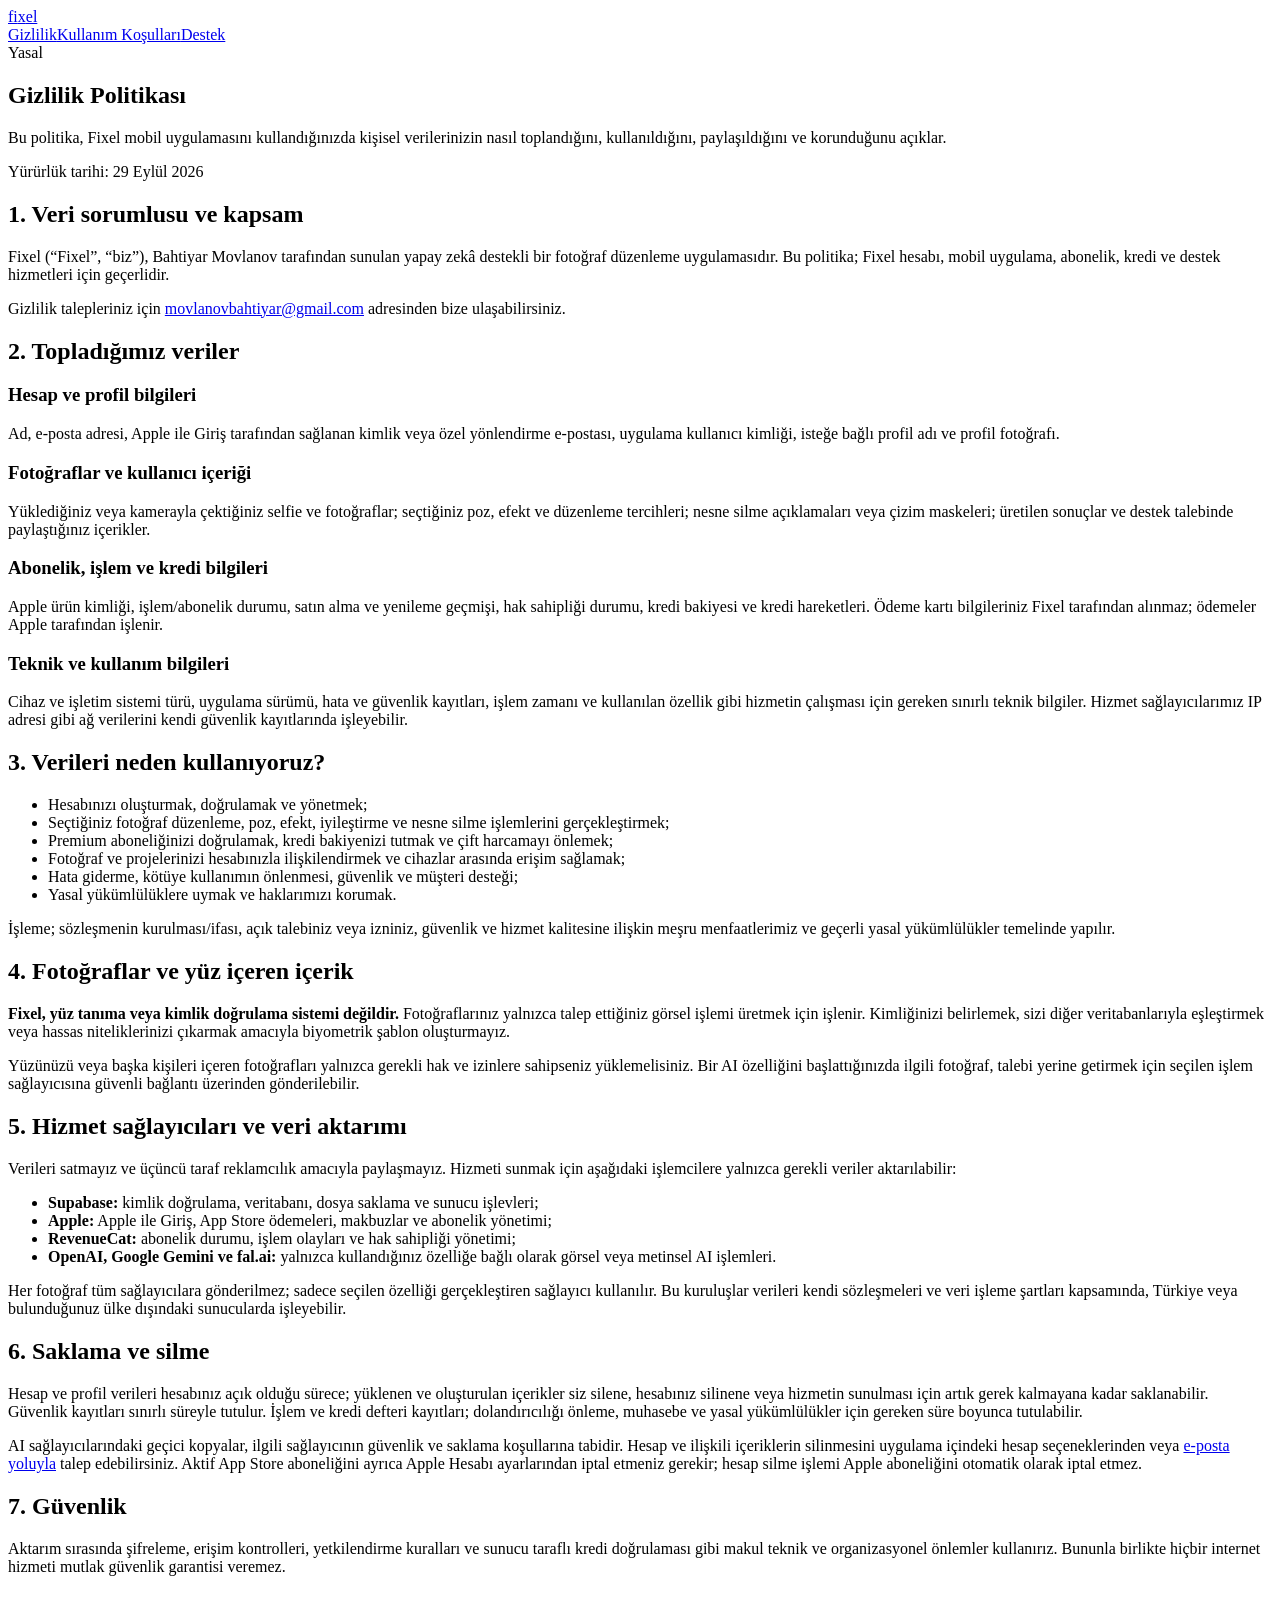
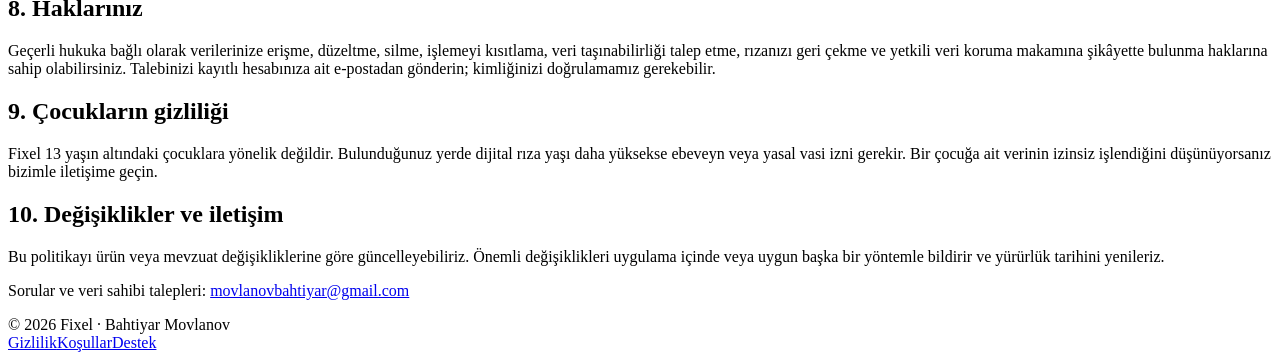
==== privacy.html @ a17da9c8 "Add Fixel privacy policy" ====
<!doctype html>
<html lang="tr"><head>
  <meta charset="utf-8">
  <meta name="viewport" content="width=device-width, initial-scale=1">
  <meta name="description" content="Fixel Gizlilik Politikası">
  <title>Gizlilik Politikası · Fixel</title>
  <link rel="stylesheet" href="assets/styles.css">
</head>
<body>
  <header><div class="shell nav"><a class="brand" href="index.html">fi<span>x</span>el</a><nav aria-label="Ana menü"><a href="privacy.html" aria-current="page">Gizlilik</a><a href="terms.html">Kullanım Koşulları</a><a href="support.html">Destek</a></nav></div></header>
  <main class="legal"><div class="shell document">
    <section class="hero">
      <div class="eyebrow">Yasal</div><h1>Gizlilik Politikası</h1>
      <p class="lede">Bu politika, Fixel mobil uygulamasını kullandığınızda kişisel verilerinizin nasıl toplandığını, kullanıldığını, paylaşıldığını ve korunduğunu açıklar.</p>
      <span class="updated">Yürürlük tarihi: 29 Eylül 2026</span>
    </section>

    <section><h2>1. Veri sorumlusu ve kapsam</h2><p>Fixel (“Fixel”, “biz”), Bahtiyar Movlanov tarafından sunulan yapay zekâ destekli bir fotoğraf düzenleme uygulamasıdır. Bu politika; Fixel hesabı, mobil uygulama, abonelik, kredi ve destek hizmetleri için geçerlidir.</p><p>Gizlilik talepleriniz için <a href="mailto:movlanovbahtiyar@gmail.com">movlanovbahtiyar@gmail.com</a> adresinden bize ulaşabilirsiniz.</p></section>

    <section><h2>2. Topladığımız veriler</h2>
      <h3>Hesap ve profil bilgileri</h3><p>Ad, e-posta adresi, Apple ile Giriş tarafından sağlanan kimlik veya özel yönlendirme e-postası, uygulama kullanıcı kimliği, isteğe bağlı profil adı ve profil fotoğrafı.</p>
      <h3>Fotoğraflar ve kullanıcı içeriği</h3><p>Yüklediğiniz veya kamerayla çektiğiniz selfie ve fotoğraflar; seçtiğiniz poz, efekt ve düzenleme tercihleri; nesne silme açıklamaları veya çizim maskeleri; üretilen sonuçlar ve destek talebinde paylaştığınız içerikler.</p>
      <h3>Abonelik, işlem ve kredi bilgileri</h3><p>Apple ürün kimliği, işlem/abonelik durumu, satın alma ve yenileme geçmişi, hak sahipliği durumu, kredi bakiyesi ve kredi hareketleri. Ödeme kartı bilgileriniz Fixel tarafından alınmaz; ödemeler Apple tarafından işlenir.</p>
      <h3>Teknik ve kullanım bilgileri</h3><p>Cihaz ve işletim sistemi türü, uygulama sürümü, hata ve güvenlik kayıtları, işlem zamanı ve kullanılan özellik gibi hizmetin çalışması için gereken sınırlı teknik bilgiler. Hizmet sağlayıcılarımız IP adresi gibi ağ verilerini kendi güvenlik kayıtlarında işleyebilir.</p>
    </section>

    <section><h2>3. Verileri neden kullanıyoruz?</h2><ul>
      <li>Hesabınızı oluşturmak, doğrulamak ve yönetmek;</li>
      <li>Seçtiğiniz fotoğraf düzenleme, poz, efekt, iyileştirme ve nesne silme işlemlerini gerçekleştirmek;</li>
      <li>Premium aboneliğinizi doğrulamak, kredi bakiyenizi tutmak ve çift harcamayı önlemek;</li>
      <li>Fotoğraf ve projelerinizi hesabınızla ilişkilendirmek ve cihazlar arasında erişim sağlamak;</li>
      <li>Hata giderme, kötüye kullanımın önlenmesi, güvenlik ve müşteri desteği;</li>
      <li>Yasal yükümlülüklere uymak ve haklarımızı korumak.</li>
    </ul><p>İşleme; sözleşmenin kurulması/ifası, açık talebiniz veya izniniz, güvenlik ve hizmet kalitesine ilişkin meşru menfaatlerimiz ve geçerli yasal yükümlülükler temelinde yapılır.</p></section>

    <section><h2>4. Fotoğraflar ve yüz içeren içerik</h2><div class="callout"><strong>Fixel, yüz tanıma veya kimlik doğrulama sistemi değildir.</strong> Fotoğraflarınız yalnızca talep ettiğiniz görsel işlemi üretmek için işlenir. Kimliğinizi belirlemek, sizi diğer veritabanlarıyla eşleştirmek veya hassas niteliklerinizi çıkarmak amacıyla biyometrik şablon oluşturmayız.</div><p>Yüzünüzü veya başka kişileri içeren fotoğrafları yalnızca gerekli hak ve izinlere sahipseniz yüklemelisiniz. Bir AI özelliğini başlattığınızda ilgili fotoğraf, talebi yerine getirmek için seçilen işlem sağlayıcısına güvenli bağlantı üzerinden gönderilebilir.</p></section>

    <section><h2>5. Hizmet sağlayıcıları ve veri aktarımı</h2><p>Verileri satmayız ve üçüncü taraf reklamcılık amacıyla paylaşmayız. Hizmeti sunmak için aşağıdaki işlemcilere yalnızca gerekli veriler aktarılabilir:</p><ul>
      <li><strong>Supabase:</strong> kimlik doğrulama, veritabanı, dosya saklama ve sunucu işlevleri;</li>
      <li><strong>Apple:</strong> Apple ile Giriş, App Store ödemeleri, makbuzlar ve abonelik yönetimi;</li>
      <li><strong>RevenueCat:</strong> abonelik durumu, işlem olayları ve hak sahipliği yönetimi;</li>
      <li><strong>OpenAI, Google Gemini ve fal.ai:</strong> yalnızca kullandığınız özelliğe bağlı olarak görsel veya metinsel AI işlemleri.</li>
    </ul><p>Her fotoğraf tüm sağlayıcılara gönderilmez; sadece seçilen özelliği gerçekleştiren sağlayıcı kullanılır. Bu kuruluşlar verileri kendi sözleşmeleri ve veri işleme şartları kapsamında, Türkiye veya bulunduğunuz ülke dışındaki sunucularda işleyebilir.</p></section>

    <section><h2>6. Saklama ve silme</h2><p>Hesap ve profil verileri hesabınız açık olduğu sürece; yüklenen ve oluşturulan içerikler siz silene, hesabınız silinene veya hizmetin sunulması için artık gerek kalmayana kadar saklanabilir. Güvenlik kayıtları sınırlı süreyle tutulur. İşlem ve kredi defteri kayıtları; dolandırıcılığı önleme, muhasebe ve yasal yükümlülükler için gereken süre boyunca tutulabilir.</p><p>AI sağlayıcılarındaki geçici kopyalar, ilgili sağlayıcının güvenlik ve saklama koşullarına tabidir. Hesap ve ilişkili içeriklerin silinmesini uygulama içindeki hesap seçeneklerinden veya <a href="mailto:movlanovbahtiyar@gmail.com?subject=Fixel%20hesap%20silme%20talebi">e-posta yoluyla</a> talep edebilirsiniz. Aktif App Store aboneliğini ayrıca Apple Hesabı ayarlarından iptal etmeniz gerekir; hesap silme işlemi Apple aboneliğini otomatik olarak iptal etmez.</p></section>

    <section><h2>7. Güvenlik</h2><p>Aktarım sırasında şifreleme, erişim kontrolleri, yetkilendirme kuralları ve sunucu taraflı kredi doğrulaması gibi makul teknik ve organizasyonel önlemler kullanırız. Bununla birlikte hiçbir internet hizmeti mutlak güvenlik garantisi veremez.</p></section>

    <section><h2>8. Haklarınız</h2><p>Geçerli hukuka bağlı olarak verilerinize erişme, düzeltme, silme, işlemeyi kısıtlama, veri taşınabilirliği talep etme, rızanızı geri çekme ve yetkili veri koruma makamına şikâyette bulunma haklarına sahip olabilirsiniz. Talebinizi kayıtlı hesabınıza ait e-postadan gönderin; kimliğinizi doğrulamamız gerekebilir.</p></section>

    <section><h2>9. Çocukların gizliliği</h2><p>Fixel 13 yaşın altındaki çocuklara yönelik değildir. Bulunduğunuz yerde dijital rıza yaşı daha yüksekse ebeveyn veya yasal vasi izni gerekir. Bir çocuğa ait verinin izinsiz işlendiğini düşünüyorsanız bizimle iletişime geçin.</p></section>

    <section><h2>10. Değişiklikler ve iletişim</h2><p>Bu politikayı ürün veya mevzuat değişikliklerine göre güncelleyebiliriz. Önemli değişiklikleri uygulama içinde veya uygun başka bir yöntemle bildirir ve yürürlük tarihini yenileriz.</p><p>Sorular ve veri sahibi talepleri: <a href="mailto:movlanovbahtiyar@gmail.com">movlanovbahtiyar@gmail.com</a></p></section>
  </div></main>
  <footer><div class="shell footer-row"><span>© 2026 Fixel · Bahtiyar Movlanov</span><div class="footer-links"><a href="privacy.html">Gizlilik</a><a href="terms.html">Koşullar</a><a href="support.html">Destek</a></div></div></footer>


</body></html>
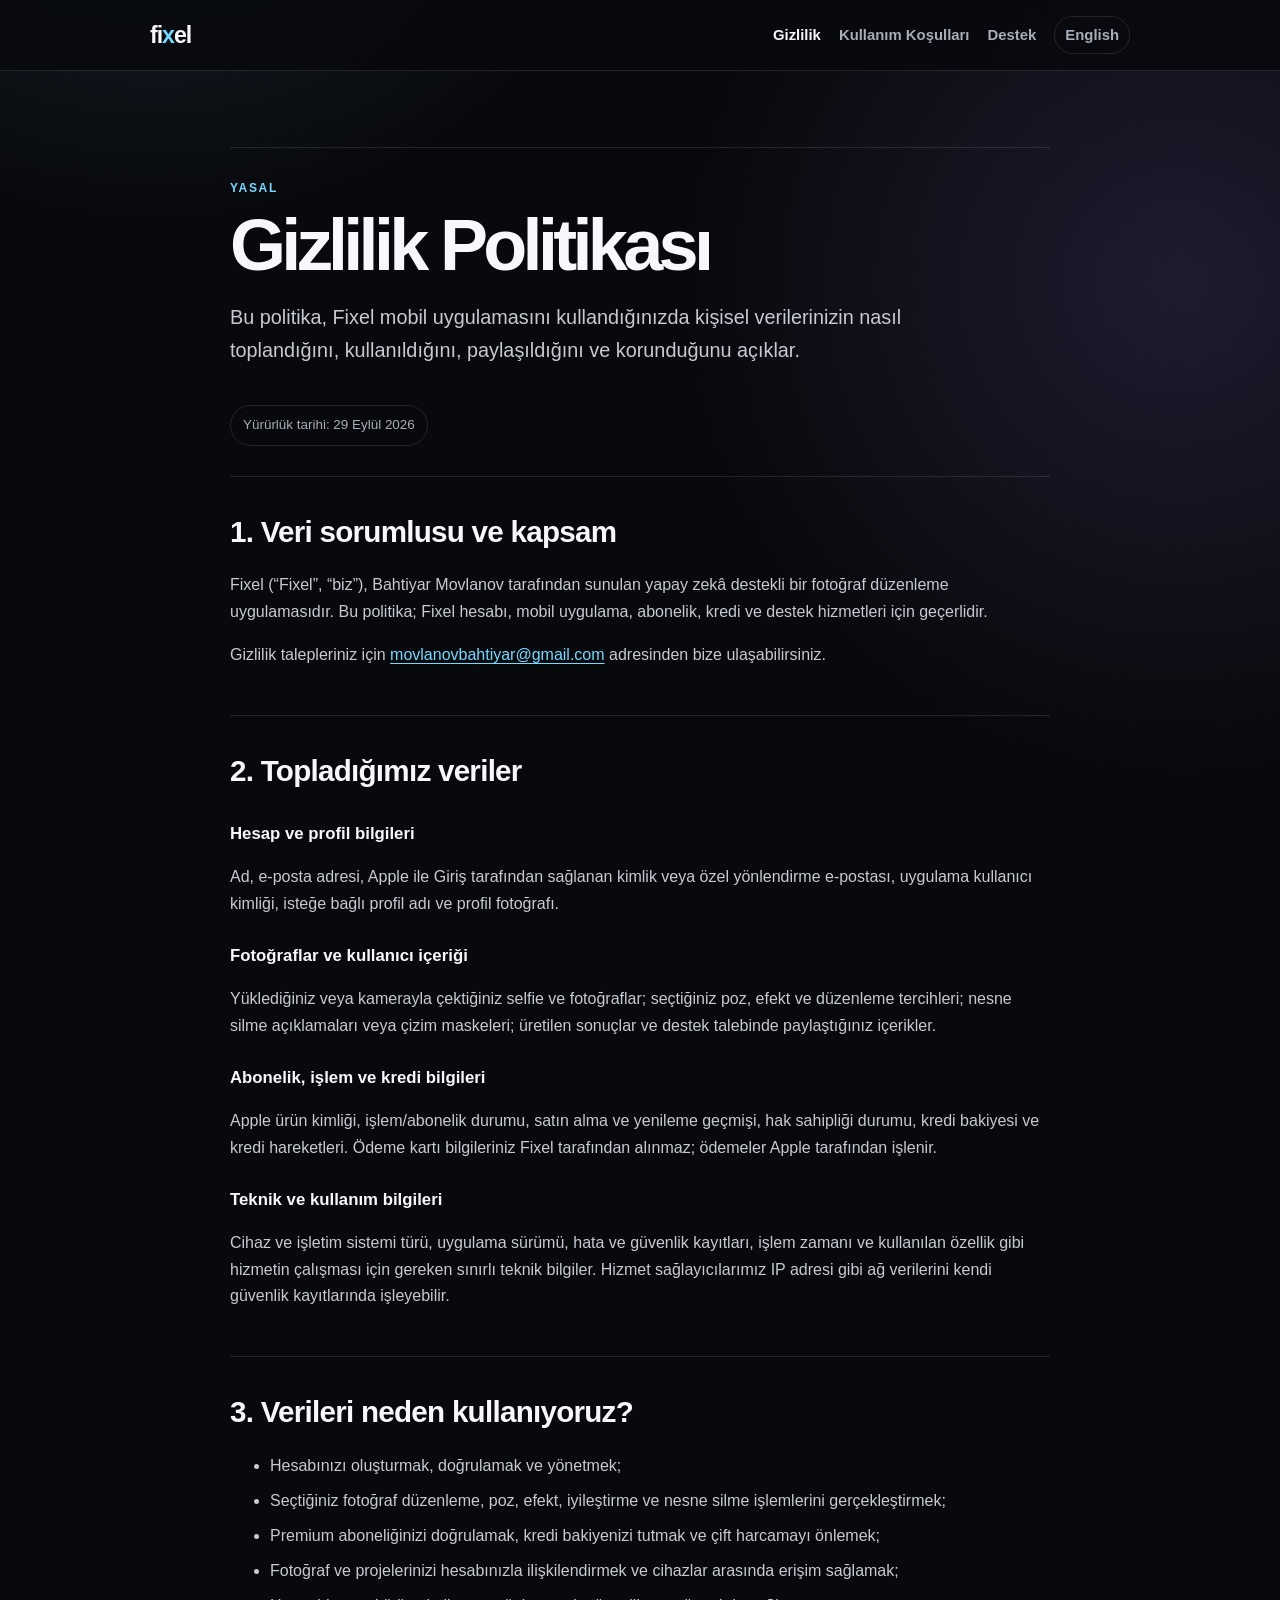
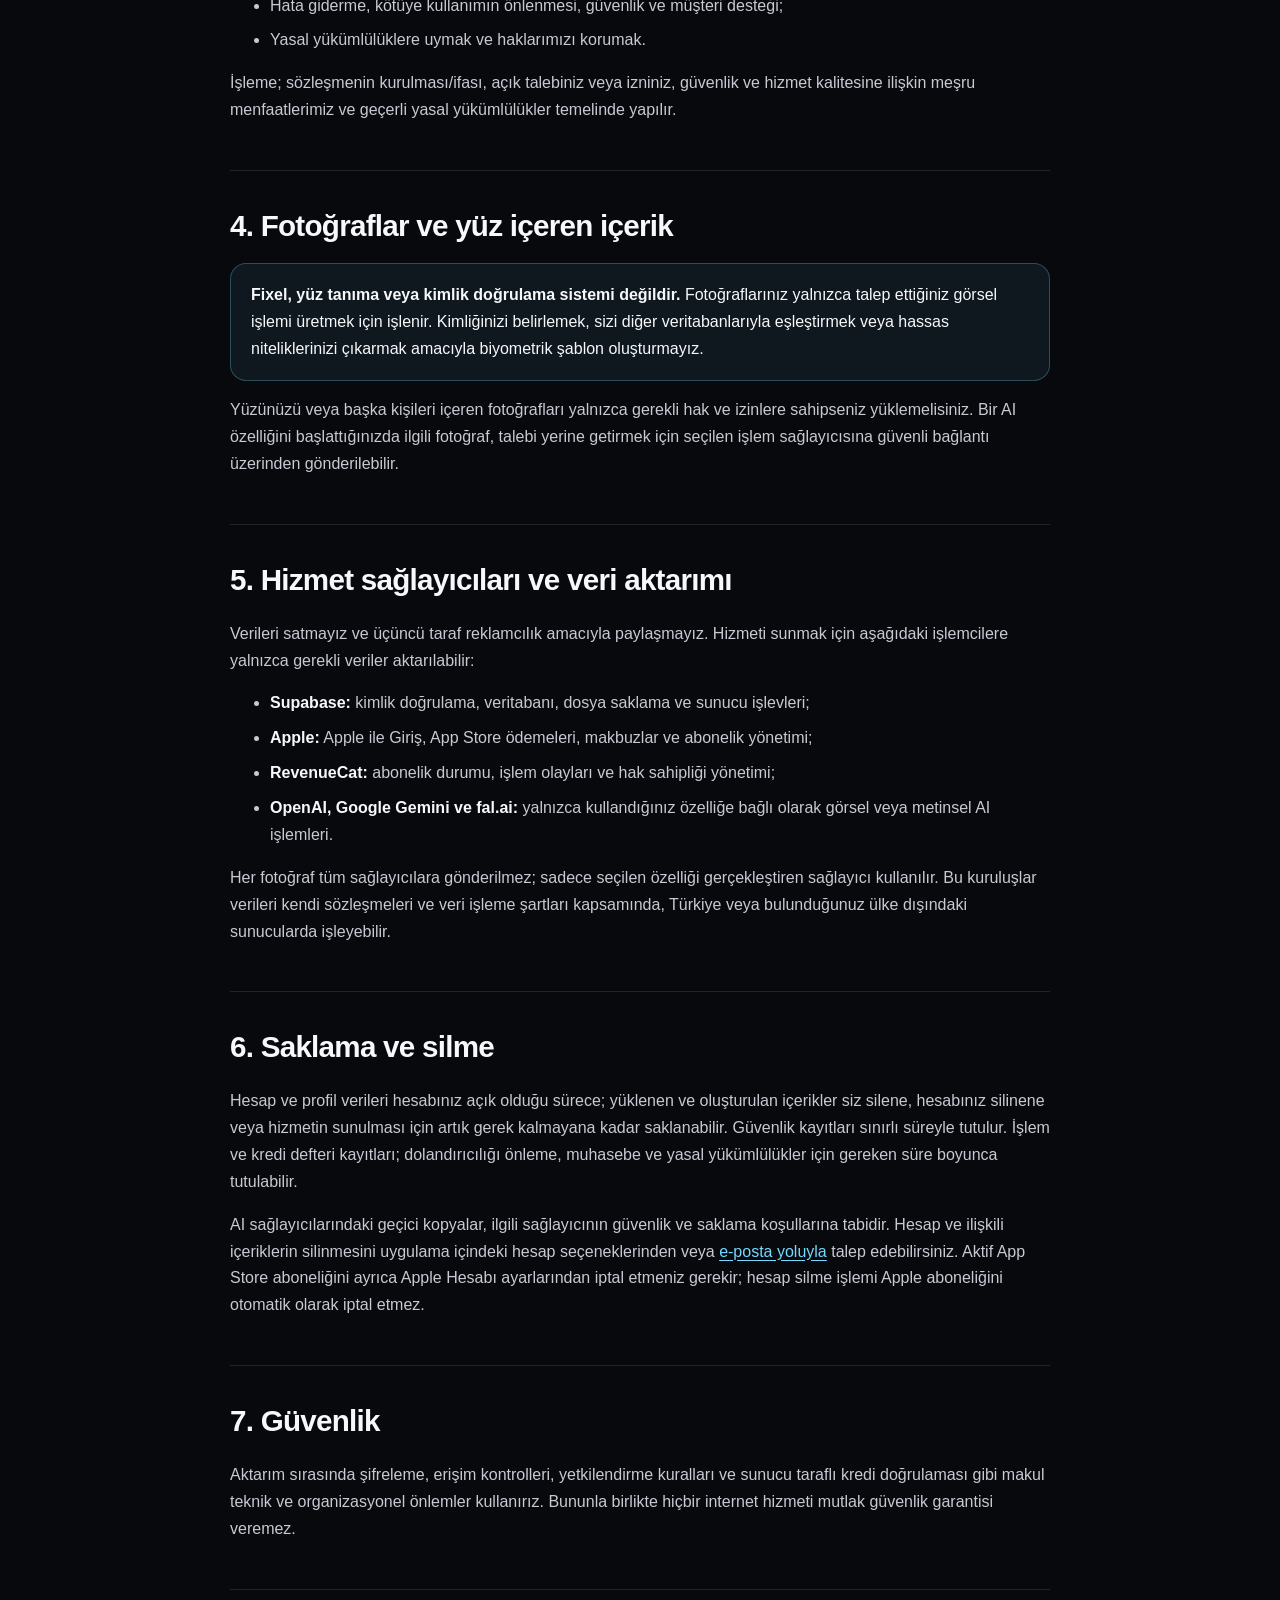
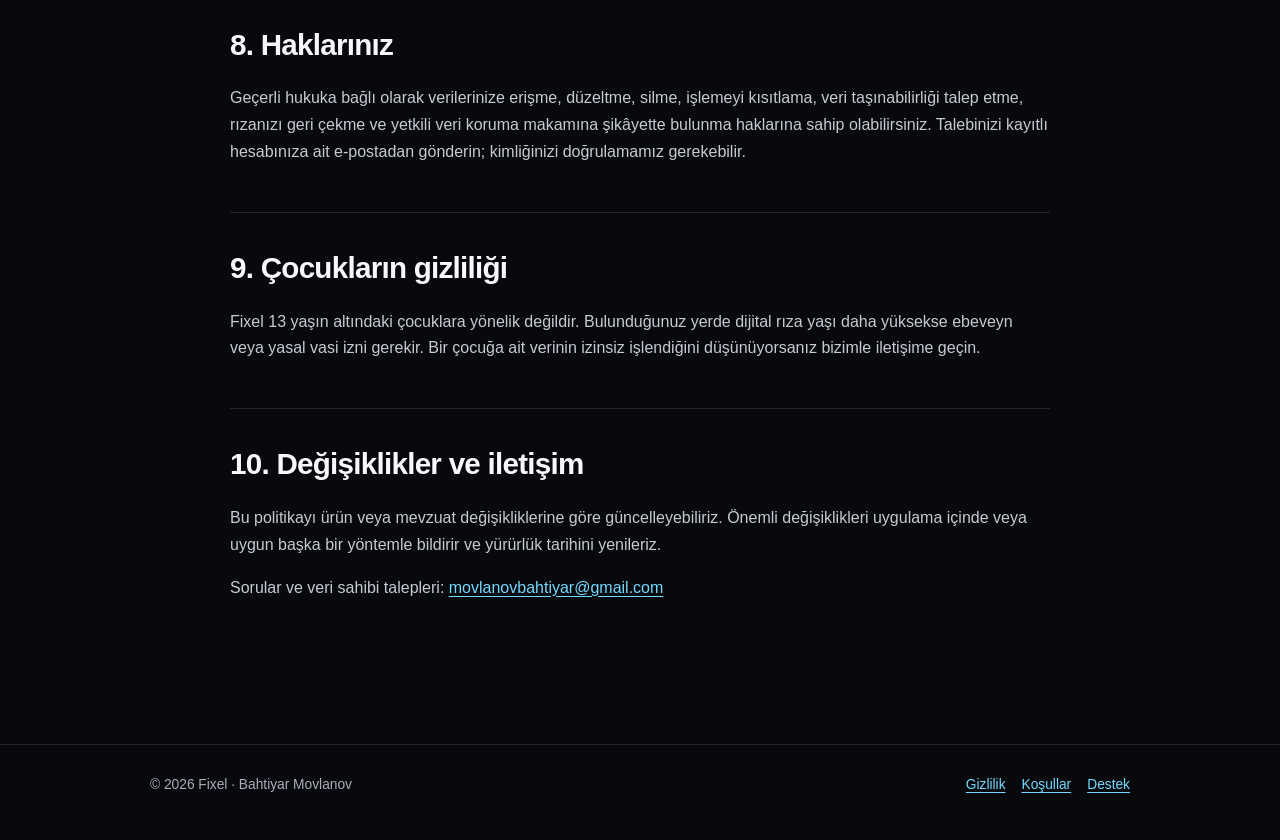
==== commit 5abb8723: "Add complete English legal and support pages" ====
--- a/privacy.html
+++ b/privacy.html
@@ -1,5 +1,6 @@
 <!doctype html>
-<html lang="tr"><head>
+<html lang="tr">
+<head>
   <meta charset="utf-8">
   <meta name="viewport" content="width=device-width, initial-scale=1">
   <meta name="description" content="Fixel Gizlilik Politikası">
@@ -7,7 +8,7 @@
   <link rel="stylesheet" href="assets/styles.css">
 </head>
 <body>
-  <header><div class="shell nav"><a class="brand" href="index.html">fi<span>x</span>el</a><nav aria-label="Ana menü"><a href="privacy.html" aria-current="page">Gizlilik</a><a href="terms.html">Kullanım Koşulları</a><a href="support.html">Destek</a></nav></div></header>
+  <header><div class="shell nav"><a class="brand" href="index.html">fi<span>x</span>el</a><nav aria-label="Ana menü"><a href="privacy.html" aria-current="page">Gizlilik</a><a href="terms.html">Kullanım Koşulları</a><a href="support.html">Destek</a><a class="language-link" href="en/privacy.html" lang="en" hreflang="en">English</a></nav></div></header>
   <main class="legal"><div class="shell document">
     <section class="hero">
       <div class="eyebrow">Yasal</div><h1>Gizlilik Politikası</h1>
@@ -53,6 +54,4 @@
     <section><h2>10. Değişiklikler ve iletişim</h2><p>Bu politikayı ürün veya mevzuat değişikliklerine göre güncelleyebiliriz. Önemli değişiklikleri uygulama içinde veya uygun başka bir yöntemle bildirir ve yürürlük tarihini yenileriz.</p><p>Sorular ve veri sahibi talepleri: <a href="mailto:movlanovbahtiyar@gmail.com">movlanovbahtiyar@gmail.com</a></p></section>
   </div></main>
   <footer><div class="shell footer-row"><span>© 2026 Fixel · Bahtiyar Movlanov</span><div class="footer-links"><a href="privacy.html">Gizlilik</a><a href="terms.html">Koşullar</a><a href="support.html">Destek</a></div></div></footer>
-
-
 </body></html>
--- a/assets/styles.css
+++ b/assets/styles.css
@@ -0,0 +1,134 @@
+:root {
+  color-scheme: dark;
+  --bg: #08090d;
+  --surface: #11131a;
+  --surface-2: #171a23;
+  --text: #f7f8fb;
+  --muted: #a8adba;
+  --line: rgba(255, 255, 255, 0.11);
+  --accent: #74d8ff;
+  --accent-2: #a68cff;
+  --danger: #ff7d86;
+  --radius: 22px;
+  --shadow: 0 24px 70px rgba(0, 0, 0, 0.32);
+}
+
+* { box-sizing: border-box; }
+
+html { scroll-behavior: smooth; }
+
+body {
+  margin: 0;
+  min-height: 100vh;
+  font-family: Inter, ui-sans-serif, -apple-system, BlinkMacSystemFont, "SF Pro Display", "Segoe UI", sans-serif;
+  color: var(--text);
+  background:
+    radial-gradient(circle at 12% -8%, rgba(116, 216, 255, 0.18), transparent 34rem),
+    radial-gradient(circle at 92% 7%, rgba(166, 140, 255, 0.14), transparent 31rem),
+    var(--bg);
+  line-height: 1.68;
+}
+
+a { color: var(--accent); text-underline-offset: 3px; }
+a:hover { color: #b9ecff; }
+
+.shell { width: min(980px, calc(100% - 32px)); margin: 0 auto; }
+
+header {
+  position: sticky;
+  top: 0;
+  z-index: 10;
+  border-bottom: 1px solid var(--line);
+  background: rgba(8, 9, 13, 0.82);
+  backdrop-filter: blur(20px);
+}
+
+.nav {
+  min-height: 70px;
+  display: flex;
+  align-items: center;
+  justify-content: space-between;
+  gap: 20px;
+}
+
+.brand {
+  color: var(--text);
+  text-decoration: none;
+  font-size: 1.45rem;
+  font-weight: 800;
+  letter-spacing: -0.045em;
+}
+
+.brand span { color: var(--accent); }
+
+nav { display: flex; align-items: center; gap: 18px; flex-wrap: wrap; }
+nav a { color: var(--muted); text-decoration: none; font-size: 0.93rem; font-weight: 650; }
+nav a[aria-current="page"], nav a:hover { color: var(--text); }
+.language-link { padding: 6px 10px; border: 1px solid var(--line); border-radius: 999px; }
+
+main { padding: 76px 0 96px; }
+
+.hero { padding: 34px 0 44px; }
+.eyebrow { color: var(--accent); font-weight: 750; letter-spacing: 0.14em; text-transform: uppercase; font-size: 0.75rem; }
+h1 { max-width: 780px; margin: 12px 0 18px; font-size: clamp(2.5rem, 7vw, 5.4rem); line-height: 0.98; letter-spacing: -0.065em; }
+.legal h1 { font-size: clamp(2.4rem, 6vw, 4.5rem); }
+.lede { max-width: 720px; color: var(--muted); font-size: clamp(1.03rem, 2.3vw, 1.24rem); }
+.updated { display: inline-flex; margin-top: 18px; padding: 8px 12px; border: 1px solid var(--line); border-radius: 999px; color: var(--muted); font-size: 0.84rem; }
+
+.grid { display: grid; grid-template-columns: repeat(3, 1fr); gap: 18px; margin-top: 34px; }
+.card {
+  display: block;
+  padding: 26px;
+  border: 1px solid var(--line);
+  border-radius: var(--radius);
+  background: linear-gradient(145deg, rgba(255,255,255,0.065), rgba(255,255,255,0.022));
+  box-shadow: var(--shadow);
+  color: var(--text);
+  text-decoration: none;
+}
+.card:hover { transform: translateY(-2px); border-color: rgba(116, 216, 255, 0.42); }
+.card h2 { margin-top: 8px; font-size: 1.28rem; }
+.card p { color: var(--muted); margin-bottom: 0; }
+.icon { font-size: 1.45rem; }
+
+.document { max-width: 820px; }
+.document section { padding: 30px 0; border-top: 1px solid var(--line); }
+.document h2 { margin: 0 0 12px; font-size: clamp(1.35rem, 3vw, 1.85rem); letter-spacing: -0.025em; }
+.document h3 { margin: 24px 0 8px; font-size: 1.05rem; }
+.document p, .document li { color: #c7cad3; }
+.document li + li { margin-top: 8px; }
+.document strong { color: var(--text); }
+.callout { padding: 18px 20px; border: 1px solid rgba(116, 216, 255, 0.28); border-radius: 16px; background: rgba(116, 216, 255, 0.07); }
+.warning { border-color: rgba(255,125,134,0.3); background: rgba(255,125,134,0.07); }
+
+.faq { display: grid; gap: 12px; }
+details { border: 1px solid var(--line); border-radius: 16px; background: var(--surface); padding: 18px 20px; }
+summary { cursor: pointer; font-weight: 700; }
+details p { margin-bottom: 0; color: var(--muted); }
+
+.button {
+  display: inline-flex;
+  align-items: center;
+  justify-content: center;
+  min-height: 50px;
+  padding: 0 20px;
+  border-radius: 14px;
+  background: linear-gradient(135deg, var(--accent), #97c8ff);
+  color: #051017;
+  text-decoration: none;
+  font-weight: 800;
+  box-shadow: 0 12px 30px rgba(116,216,255,0.17);
+}
+.button:hover { color: #051017; filter: brightness(1.05); }
+
+footer { border-top: 1px solid var(--line); padding: 28px 0 44px; color: var(--muted); font-size: 0.86rem; }
+.footer-row { display: flex; justify-content: space-between; gap: 18px; flex-wrap: wrap; }
+.footer-links { display: flex; gap: 16px; flex-wrap: wrap; }
+
+@media (max-width: 760px) {
+  .nav { align-items: flex-start; padding: 18px 0; flex-direction: column; }
+  nav { gap: 14px; }
+  main { padding-top: 42px; }
+  .grid { grid-template-columns: 1fr; }
+  .hero { padding-top: 18px; }
+}
